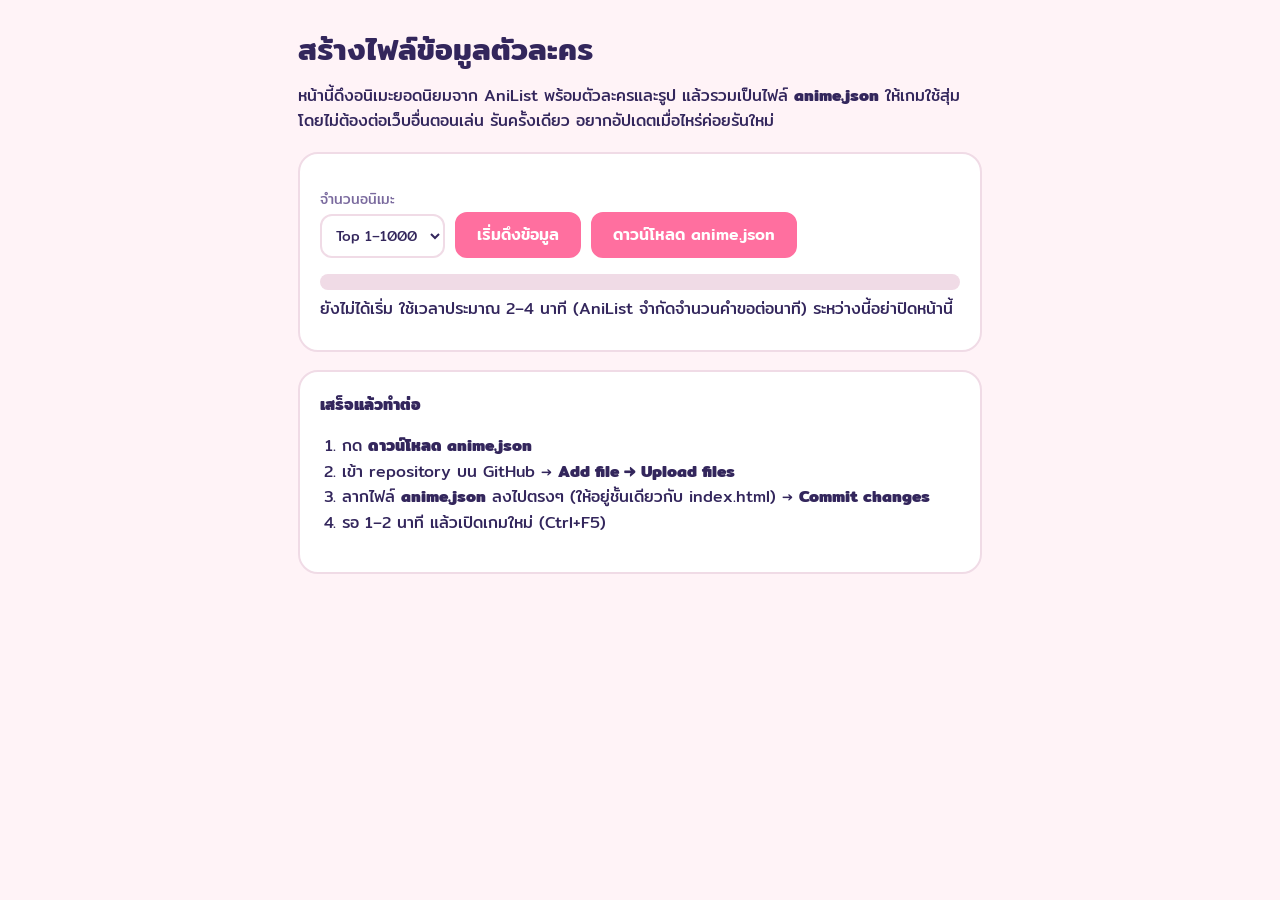
==== tools/build-data.html @ 7d1bf80f "Add files via upload" ====
<!DOCTYPE html>
<html lang="th">
<head>
<meta charset="utf-8">
<meta name="viewport" content="width=device-width, initial-scale=1">
<title>สร้างไฟล์ข้อมูลตัวละคร</title>
<link rel="stylesheet" href="https://fonts.googleapis.com/css2?family=Mitr:wght@400;500;600&display=swap">
<style>
:root{color-scheme:light dark;--bg:light-dark(#fff3f7,#191329);--panel:light-dark(#fff,#251c3d);--ink:light-dark(#33265c,#f3ecff);--soft:light-dark(#7a6a9e,#b9acd9);--line:light-dark(#f0dbe6,#3a2e5a);--pink:#ff6f9f}
*{box-sizing:border-box}
body{margin:0;background:var(--bg);color:var(--ink);font:16px/1.6 Mitr,system-ui,sans-serif}
main{max-width:720px;margin:0 auto;padding:32px 18px}
h1{font-size:30px;line-height:1.15;margin:0 0 8px;font-weight:600}
.box{background:var(--panel);border:2px solid var(--line);border-radius:20px;padding:20px;margin-top:18px}
label{display:grid;gap:4px;font-size:14px;color:var(--soft)}
select{font:inherit;color:var(--ink);min-height:44px;padding:6px 10px;border-radius:12px;border:2px solid var(--line);background:var(--panel)}
.row{display:flex;gap:10px;flex-wrap:wrap;align-items:end;margin-top:14px}
button,a.btn{font:inherit;font-weight:500;min-height:46px;padding:8px 20px;border-radius:12px;border:2px solid var(--pink);background:var(--pink);color:#fff;cursor:pointer;text-decoration:none;display:inline-flex;align-items:center}
button:disabled{opacity:.45;cursor:not-allowed}
.bar{height:16px;border-radius:99px;background:var(--line);overflow:hidden;margin:16px 0 6px}
.bar i{display:block;height:100%;width:0;background:var(--pink);transition:width .3s}
#log{font-size:14px;color:var(--soft);max-height:220px;overflow:auto;white-space:pre-wrap;margin:8px 0 0}
.ok{color:#2fb877;font-weight:500}.bad{color:#e5566b;font-weight:500}
ol{padding-left:22px}
</style>
</head>
<body>
<main>
  <h1>สร้างไฟล์ข้อมูลตัวละคร</h1>
  <p>หน้านี้ดึงอนิเมะยอดนิยมจาก AniList พร้อมตัวละครและรูป แล้วรวมเป็นไฟล์ <b>anime.json</b> ให้เกมใช้สุ่มโดยไม่ต้องต่อเว็บอื่นตอนเล่น รันครั้งเดียว อยากอัปเดตเมื่อไหร่ค่อยรันใหม่</p>

  <div class="box">
    <div class="row">
      <label>จำนวนอนิเมะ
        <select id="count"><option value="1000" selected>Top 1–1000</option><option value="500">Top 1–500</option><option value="200">Top 1–200</option></select>
      </label>
      <button id="go">เริ่มดึงข้อมูล</button>
      <a id="dl" class="btn" hidden>ดาวน์โหลด anime.json</a>
    </div>
    <div class="bar"><i id="bar"></i></div>
    <div id="status">ยังไม่ได้เริ่ม ใช้เวลาประมาณ 2–4 นาที (AniList จำกัดจำนวนคำขอต่อนาที) ระหว่างนี้อย่าปิดหน้านี้</div>
    <pre id="log"></pre>
  </div>

  <div class="box">
    <b>เสร็จแล้วทำต่อ</b>
    <ol>
      <li>กด <b>ดาวน์โหลด anime.json</b></li>
      <li>เข้า repository บน GitHub → <b>Add file → Upload files</b></li>
      <li>ลากไฟล์ <b>anime.json</b> ลงไปตรงๆ (ให้อยู่ชั้นเดียวกับ index.html) → <b>Commit changes</b></li>
      <li>รอ 1–2 นาที แล้วเปิดเกมใหม่ (Ctrl+F5)</li>
    </ol>
  </div>
</main>
<script>
{
const API = 'https://graphql.anilist.co';
const Q = `query($page:Int,$per:Int,$cper:Int){Page(page:$page,perPage:$per){pageInfo{hasNextPage}
 media(type:ANIME,sort:POPULARITY_DESC,isAdult:false){id idMal title{romaji english}
 characters(perPage:$cper,sort:[ROLE,FAVOURITES_DESC]){edges{role node{id name{full alternative} image{large}}}}}}}`;
const $ = s => document.querySelector(s);
const sleep = ms => new Promise(r => setTimeout(r, ms));
const log = (m, cls) => { const d = document.createElement('div'); d.textContent = m; if (cls) d.className = cls; $('#log').prepend(d); };
let gap = 2200, last = 0;

async function gql(vars) {
  for (let attempt = 0; attempt < 8; attempt++) {
    const w = last + gap - Date.now(); if (w > 0) await sleep(w);
    last = Date.now();
    let res;
    try {
      res = await fetch(API, { method: 'POST', headers: { 'Content-Type': 'application/json', Accept: 'application/json' }, body: JSON.stringify({ query: Q, variables: vars }) });
    } catch (e) { log('เชื่อมต่อไม่ได้ ลองใหม่…'); await sleep(3000 * (attempt + 1)); continue; }
    if (res.status === 429) {
      const ra = +res.headers.get('Retry-After') || 60;
      $('#status').textContent = `AniList ขอให้รอ ${ra} วินาที (ปกติ ไม่ต้องทำอะไร)…`;
      gap = Math.min(gap + 500, 4000);
      await sleep(ra * 1000 + 500); continue;
    }
    const j = await res.json().catch(() => null);
    if (j && j.data && j.data.Page) return j.data.Page;
    const msg = j?.errors?.map(e => e.message).join(', ') || ('HTTP ' + res.status);
    if (/complex/i.test(msg)) throw Object.assign(new Error(msg), { complexity: true });
    log('ผิดพลาด: ' + msg + ' ลองใหม่…'); await sleep(3000 * (attempt + 1));
  }
  throw new Error('AniList ไม่ตอบกลับ ลองกดเริ่มใหม่อีกครั้งภายหลัง');
}

$('#go').addEventListener('click', async () => {
  const want = +$('#count').value;
  $('#go').disabled = true; $('#dl').hidden = true; $('#log').textContent = '';
  const anime = [], seenChar = new Set();
  let page = 1, per = 50, cper = 12, skipped = 0;
  try {
    while (anime.length < want) {
      $('#status').textContent = `กำลังดึงหน้า ${page}… ได้แล้ว ${anime.length}/${want} เรื่อง`;
      let P;
      try { P = await gql({ page, per, cper }); }
      catch (e) {
        if (e.complexity && per > 10) { const first = (page - 1) * per; per = Math.floor(per / 2); page = Math.floor(first / per) + 1; log(`ลดขนาดคำขอเหลือ ${per} เรื่องต่อหน้า`); continue; }
        throw e;
      }
      for (const m of P.media || []) {
        if (anime.length >= want) break;
        const cast = [];
        for (const e of m.characters?.edges || []) {
          const n = e.node; if (!n?.id) continue;
          const img = n.image?.large || '';
          if (!img || /default\.jpg/.test(img)) continue;
          const alt = (n.name?.alternative || []).filter(Boolean).slice(0, 3);
          cast.push([n.id, n.name?.full || '', img, e.role === 'MAIN' ? 1 : 0, alt]);
        }
        const main = cast.filter(c => c[3]);
        if (!main.length) { skipped++; continue; }
        // Skip sequels/spin-offs whose main cast is already in the list (e.g. "Season 2").
        const repeat = main.filter(c => seenChar.has(c[0])).length;
        if (repeat / main.length >= 0.5) { skipped++; continue; }
        cast.forEach(c => seenChar.add(c[0]));
        anime.push({ id: m.id, mal: m.idMal || null, t: m.title?.english || m.title?.romaji || '?', c: cast });
      }
      $('#bar').style.width = Math.round(anime.length / want * 100) + '%';
      log(`หน้า ${page}: รวม ${anime.length} เรื่อง (ข้ามภาคต่อ/ไม่มีตัวละคร ${skipped})`);
      if (!P.pageInfo?.hasNextPage) break;
      page++;
    }
    const data = { v: 1, source: 'AniList', sort: 'POPULARITY_DESC', built: new Date().toISOString().slice(0, 10), anime };
    const blob = new Blob([JSON.stringify(data)], { type: 'application/json' });
    const a = $('#dl'); a.href = URL.createObjectURL(blob); a.download = 'anime.json'; a.hidden = false;
    const chars = anime.reduce((s, a) => s + a.c.length, 0);
    $('#status').innerHTML = `<span class="ok">เสร็จแล้ว! ${anime.length} เรื่อง ตัวละคร ${chars} ตัว (${(blob.size / 1048576).toFixed(1)} MB)</span> กดดาวน์โหลดได้เลย`;
    $('#bar').style.width = '100%';
  } catch (e) {
    $('#status').innerHTML = ''; const s = document.createElement('span'); s.className = 'bad'; s.textContent = e.message; $('#status').append(s);
  }
  $('#go').disabled = false;
});
}
</script>
</body>
</html>
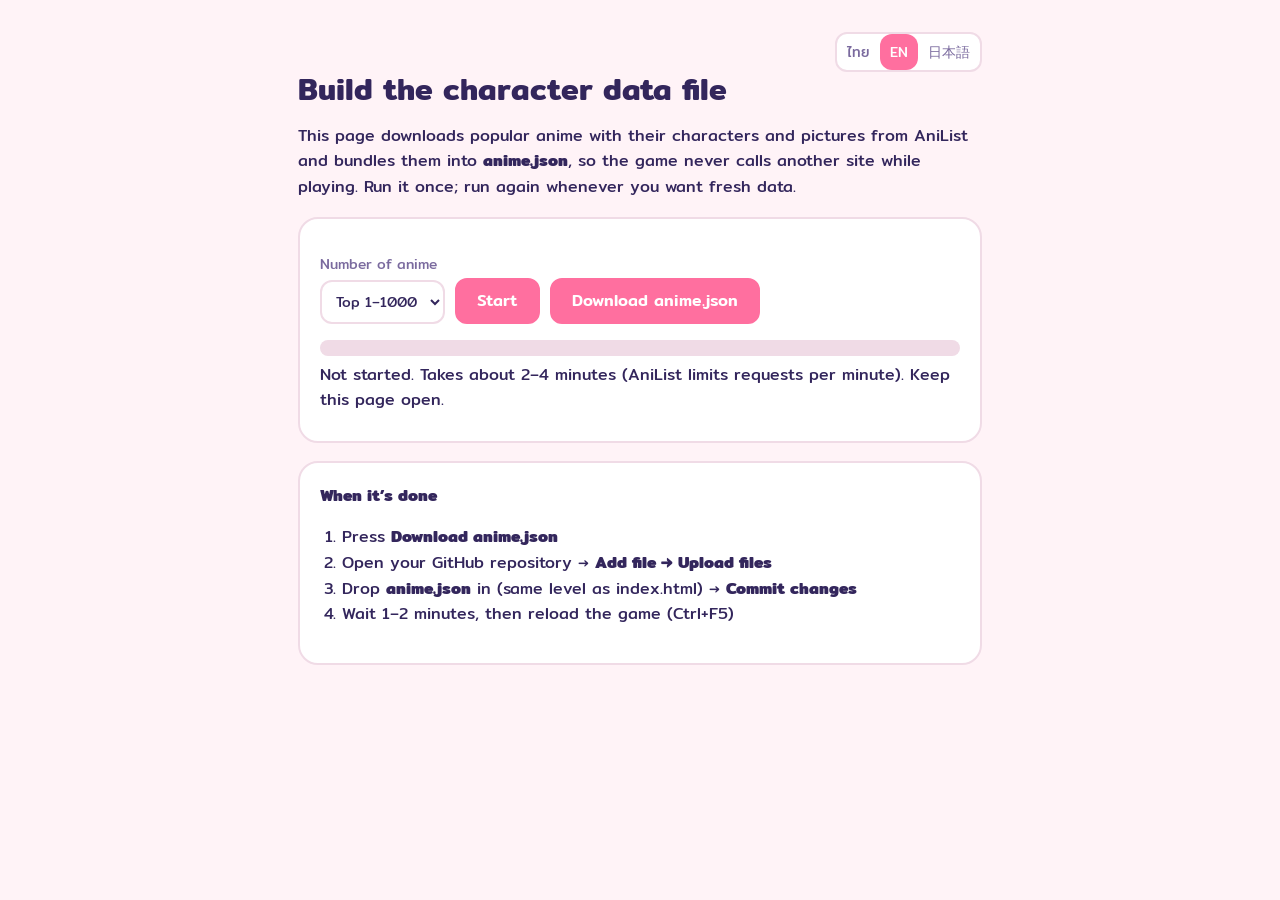
==== commit 1f665125: "Add files via upload" ====
--- a/tools/build-data.html
+++ b/tools/build-data.html
@@ -1,10 +1,10 @@
 <!DOCTYPE html>
-<html lang="th">
+<html lang="en">
 <head>
 <meta charset="utf-8">
 <meta name="viewport" content="width=device-width, initial-scale=1">
-<title>สร้างไฟล์ข้อมูลตัวละคร</title>
-<link rel="stylesheet" href="https://fonts.googleapis.com/css2?family=Mitr:wght@400;500;600&display=swap">
+<title>Build anime.json</title>
+<link rel="stylesheet" href="https://fonts.googleapis.com/css2?family=Mitr:wght@400;500;600&family=M+PLUS+Rounded+1c:wght@400;500;700&display=swap">
 <style>
 :root{color-scheme:light dark;--bg:light-dark(#fff3f7,#191329);--panel:light-dark(#fff,#251c3d);--ink:light-dark(#33265c,#f3ecff);--soft:light-dark(#7a6a9e,#b9acd9);--line:light-dark(#f0dbe6,#3a2e5a);--pink:#ff6f9f}
 *{box-sizing:border-box}
@@ -22,37 +22,39 @@
 #log{font-size:14px;color:var(--soft);max-height:220px;overflow:auto;white-space:pre-wrap;margin:8px 0 0}
 .ok{color:#2fb877;font-weight:500}.bad{color:#e5566b;font-weight:500}
 ol{padding-left:22px}
+.top{display:flex;justify-content:flex-end}.langs{display:flex;border:2px solid var(--line);border-radius:12px;overflow:hidden;background:var(--panel)}.langs button{border:0;background:none;min-height:36px;padding:2px 10px;font:inherit;font-size:14px;color:var(--soft);cursor:pointer}.langs button[aria-pressed=true]{background:var(--pink);color:#fff}
+html[lang=ja] body{font-family:"M PLUS Rounded 1c",Mitr,system-ui,sans-serif}
 </style>
 </head>
 <body>
 <main>
-  <h1>สร้างไฟล์ข้อมูลตัวละคร</h1>
-  <p>หน้านี้ดึงอนิเมะยอดนิยมจาก AniList พร้อมตัวละครและรูป แล้วรวมเป็นไฟล์ <b>anime.json</b> ให้เกมใช้สุ่มโดยไม่ต้องต่อเว็บอื่นตอนเล่น รันครั้งเดียว อยากอัปเดตเมื่อไหร่ค่อยรันใหม่</p>
+  <div class="top"><div id="langs" class="langs"></div></div>
+  <h1 data-i18n="b_title"></h1>
+  <p data-i18n-html="b_intro"></p>
 
   <div class="box">
     <div class="row">
-      <label>จำนวนอนิเมะ
+      <label><span data-i18n="b_count"></span>
         <select id="count"><option value="1000" selected>Top 1–1000</option><option value="500">Top 1–500</option><option value="200">Top 1–200</option></select>
       </label>
-      <button id="go">เริ่มดึงข้อมูล</button>
-      <a id="dl" class="btn" hidden>ดาวน์โหลด anime.json</a>
+      <button id="go" data-i18n="b_go"></button>
+      <a id="dl" class="btn" hidden data-i18n="b_dl"></a>
     </div>
     <div class="bar"><i id="bar"></i></div>
-    <div id="status">ยังไม่ได้เริ่ม ใช้เวลาประมาณ 2–4 นาที (AniList จำกัดจำนวนคำขอต่อนาที) ระหว่างนี้อย่าปิดหน้านี้</div>
+    <div id="status" data-i18n="b_idle"></div>
     <pre id="log"></pre>
   </div>
 
   <div class="box">
-    <b>เสร็จแล้วทำต่อ</b>
-    <ol>
-      <li>กด <b>ดาวน์โหลด anime.json</b></li>
-      <li>เข้า repository บน GitHub → <b>Add file → Upload files</b></li>
-      <li>ลากไฟล์ <b>anime.json</b> ลงไปตรงๆ (ให้อยู่ชั้นเดียวกับ index.html) → <b>Commit changes</b></li>
-      <li>รอ 1–2 นาที แล้วเปิดเกมใหม่ (Ctrl+F5)</li>
-    </ol>
+    <b data-i18n="b_next"></b>
+    <ol><li data-i18n-html="b_s1"></li><li data-i18n-html="b_s2"></li><li data-i18n-html="b_s3"></li><li data-i18n-html="b_s4"></li></ol>
   </div>
 </main>
-<script>
+<script type="module">
+import { t, applyI18n, mountLangButtons, onLang } from '../js/i18n.js';
+mountLangButtons(document.querySelector('#langs')); applyI18n();
+let doneMsg = null; document.title = t('b_title');
+onLang(() => { document.title = t('b_title'); if (doneMsg) document.querySelector('#status').innerHTML = `<span class="ok">${t('b_done', doneMsg)}</span>`; });
 {
 const API = 'https://graphql.anilist.co';
 const Q = `query($page:Int,$per:Int,$cper:Int){Page(page:$page,perPage:$per){pageInfo{hasNextPage}
@@ -70,10 +72,10 @@
     let res;
     try {
       res = await fetch(API, { method: 'POST', headers: { 'Content-Type': 'application/json', Accept: 'application/json' }, body: JSON.stringify({ query: Q, variables: vars }) });
-    } catch (e) { log('เชื่อมต่อไม่ได้ ลองใหม่…'); await sleep(3000 * (attempt + 1)); continue; }
+    } catch (e) { log(t('b_conn')); await sleep(3000 * (attempt + 1)); continue; }
     if (res.status === 429) {
       const ra = +res.headers.get('Retry-After') || 60;
-      $('#status').textContent = `AniList ขอให้รอ ${ra} วินาที (ปกติ ไม่ต้องทำอะไร)…`;
+      $('#status').textContent = t('b_wait', { s: ra });
       gap = Math.min(gap + 500, 4000);
       await sleep(ra * 1000 + 500); continue;
     }
@@ -81,23 +83,23 @@
     if (j && j.data && j.data.Page) return j.data.Page;
     const msg = j?.errors?.map(e => e.message).join(', ') || ('HTTP ' + res.status);
     if (/complex/i.test(msg)) throw Object.assign(new Error(msg), { complexity: true });
-    log('ผิดพลาด: ' + msg + ' ลองใหม่…'); await sleep(3000 * (attempt + 1));
+    log(t('b_err', { m: msg })); await sleep(3000 * (attempt + 1));
   }
-  throw new Error('AniList ไม่ตอบกลับ ลองกดเริ่มใหม่อีกครั้งภายหลัง');
+  throw new Error(t('b_noreply'));
 }
 
 $('#go').addEventListener('click', async () => {
   const want = +$('#count').value;
-  $('#go').disabled = true; $('#dl').hidden = true; $('#log').textContent = '';
+  $('#go').disabled = true; $('#dl').hidden = true; $('#log').textContent = ''; doneMsg = null;
   const anime = [], seenChar = new Set();
   let page = 1, per = 50, cper = 12, skipped = 0;
   try {
     while (anime.length < want) {
-      $('#status').textContent = `กำลังดึงหน้า ${page}… ได้แล้ว ${anime.length}/${want} เรื่อง`;
+      $('#status').textContent = t('b_page', { p: page, n: anime.length, w: want });
       let P;
       try { P = await gql({ page, per, cper }); }
       catch (e) {
-        if (e.complexity && per > 10) { const first = (page - 1) * per; per = Math.floor(per / 2); page = Math.floor(first / per) + 1; log(`ลดขนาดคำขอเหลือ ${per} เรื่องต่อหน้า`); continue; }
+        if (e.complexity && per > 10) { const first = (page - 1) * per; per = Math.floor(per / 2); page = Math.floor(first / per) + 1; log(t('b_shrink', { n: per })); continue; }
         throw e;
       }
       for (const m of P.media || []) {
@@ -116,10 +118,11 @@
         const repeat = main.filter(c => seenChar.has(c[0])).length;
         if (repeat / main.length >= 0.5) { skipped++; continue; }
         cast.forEach(c => seenChar.add(c[0]));
-        anime.push({ id: m.id, mal: m.idMal || null, t: m.title?.english || m.title?.romaji || '?', c: cast });
+        const t = m.title?.english || m.title?.romaji || '?', r = m.title?.romaji && m.title.romaji !== t ? m.title.romaji : undefined;
+        anime.push({ id: m.id, mal: m.idMal || null, t, r, c: cast });
       }
       $('#bar').style.width = Math.round(anime.length / want * 100) + '%';
-      log(`หน้า ${page}: รวม ${anime.length} เรื่อง (ข้ามภาคต่อ/ไม่มีตัวละคร ${skipped})`);
+      log(t('b_log', { p: page, n: anime.length, s: skipped }));
       if (!P.pageInfo?.hasNextPage) break;
       page++;
     }
@@ -127,7 +130,8 @@
     const blob = new Blob([JSON.stringify(data)], { type: 'application/json' });
     const a = $('#dl'); a.href = URL.createObjectURL(blob); a.download = 'anime.json'; a.hidden = false;
     const chars = anime.reduce((s, a) => s + a.c.length, 0);
-    $('#status').innerHTML = `<span class="ok">เสร็จแล้ว! ${anime.length} เรื่อง ตัวละคร ${chars} ตัว (${(blob.size / 1048576).toFixed(1)} MB)</span> กดดาวน์โหลดได้เลย`;
+    doneMsg = { n: anime.length, c: chars, mb: (blob.size / 1048576).toFixed(1) };
+    $('#status').innerHTML = `<span class="ok">${t('b_done', doneMsg)}</span>`;
     $('#bar').style.width = '100%';
   } catch (e) {
     $('#status').innerHTML = ''; const s = document.createElement('span'); s.className = 'bad'; s.textContent = e.message; $('#status').append(s);
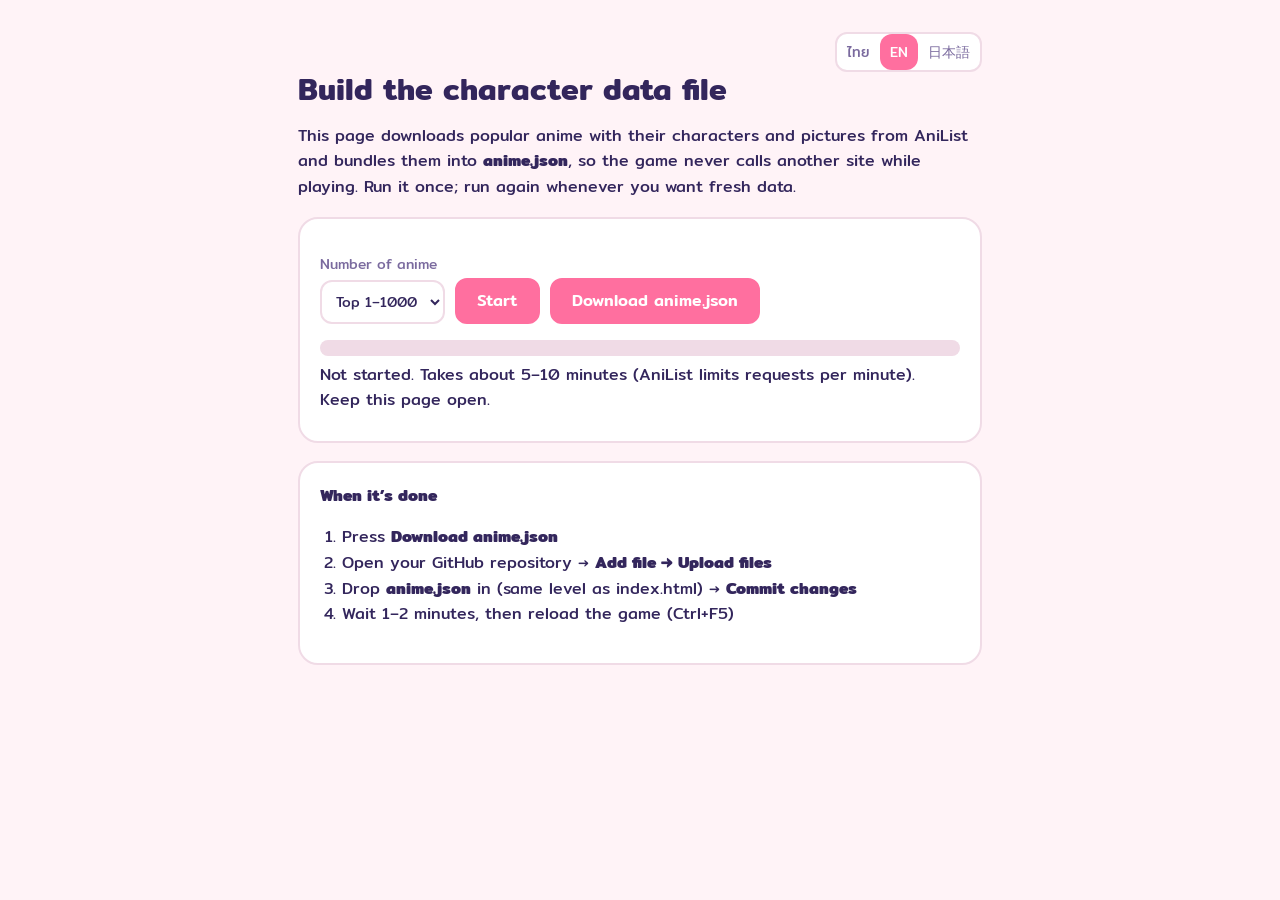
==== commit f7ec8157: "Add files via upload" ====
--- a/tools/build-data.html
+++ b/tools/build-data.html
@@ -51,15 +51,19 @@
   </div>
 </main>
 <script type="module">
-import { t, applyI18n, mountLangButtons, onLang } from '../js/i18n.js';
+import { t, applyI18n, mountLangButtons, onLang } from '../js/i18n.js?v=7';
 mountLangButtons(document.querySelector('#langs')); applyI18n();
 let doneMsg = null; document.title = t('b_title');
 onLang(() => { document.title = t('b_title'); if (doneMsg) document.querySelector('#status').innerHTML = `<span class="ok">${t('b_done', doneMsg)}</span>`; });
 {
 const API = 'https://graphql.anilist.co';
-const Q = `query($page:Int,$per:Int,$cper:Int){Page(page:$page,perPage:$per){pageInfo{hasNextPage}
+const CF = `edges{role node{id name{full alternative} image{large}}}`;
+const Q = `query($page:Int,$per:Int){Page(page:$page,perPage:$per){pageInfo{hasNextPage}
  media(type:ANIME,sort:POPULARITY_DESC,isAdult:false){id idMal title{romaji english}
- characters(perPage:$cper,sort:[ROLE,FAVOURITES_DESC]){edges{role node{id name{full alternative} image{large}}}}}}}`;
+ c1:characters(page:1,perPage:25,sort:[ROLE,FAVOURITES_DESC]){${CF}}
+ c2:characters(page:2,perPage:25,sort:[ROLE,FAVOURITES_DESC]){${CF}}}}}`;
+const IP = 'https://s4.anilist.co/file/anilistcdn/character/large/';
+const MAX_CHARS = 50;
 const $ = s => document.querySelector(s);
 const sleep = ms => new Promise(r => setTimeout(r, ms));
 const log = (m, cls) => { const d = document.createElement('div'); d.textContent = m; if (cls) d.className = cls; $('#log').prepend(d); };
@@ -92,12 +96,12 @@
   const want = +$('#count').value;
   $('#go').disabled = true; $('#dl').hidden = true; $('#log').textContent = ''; doneMsg = null;
   const anime = [], seenChar = new Set();
-  let page = 1, per = 50, cper = 12, skipped = 0;
+  let page = 1, per = 50, skipped = 0;
   try {
     while (anime.length < want) {
       $('#status').textContent = t('b_page', { p: page, n: anime.length, w: want });
       let P;
-      try { P = await gql({ page, per, cper }); }
+      try { P = await gql({ page, per }); }
       catch (e) {
         if (e.complexity && per > 10) { const first = (page - 1) * per; per = Math.floor(per / 2); page = Math.floor(first / per) + 1; log(t('b_shrink', { n: per })); continue; }
         throw e;
@@ -105,13 +109,19 @@
       for (const m of P.media || []) {
         if (anime.length >= want) break;
         const cast = [];
-        for (const e of m.characters?.edges || []) {
-          const n = e.node; if (!n?.id) continue;
-          const img = n.image?.large || '';
+        const seenHere = new Set();
+        for (const e of [...(m.c1?.edges || []), ...(m.c2?.edges || [])]) {
+          const n = e.node; if (!n?.id || seenHere.has(n.id) || cast.length >= MAX_CHARS) continue;
+          let img = n.image?.large || '';
           if (!img || /default\.jpg/.test(img)) continue;
-          const alt = (n.name?.alternative || []).filter(Boolean).slice(0, 3);
-          cast.push([n.id, n.name?.full || '', img, e.role === 'MAIN' ? 1 : 0, alt]);
+          seenHere.add(n.id);
+          if (img.startsWith(IP)) img = img.slice(IP.length);
+          const alt = (n.name?.alternative || []).filter(Boolean).slice(0, 2);
+          const row = [n.id, n.name?.full || '', img, e.role === 'MAIN' ? 1 : 0];
+          if (alt.length) row.push(alt);
+          cast.push(row);
         }
+        cast.sort((x, y) => y[3] - x[3]);
         const main = cast.filter(c => c[3]);
         if (!main.length) { skipped++; continue; }
         // Skip sequels/spin-offs whose main cast is already in the list (e.g. "Season 2").
@@ -126,7 +136,7 @@
       if (!P.pageInfo?.hasNextPage) break;
       page++;
     }
-    const data = { v: 1, source: 'AniList', sort: 'POPULARITY_DESC', built: new Date().toISOString().slice(0, 10), anime };
+    const data = { v: 2, source: 'AniList', sort: 'POPULARITY_DESC', built: new Date().toISOString().slice(0, 10), ip: IP, anime };
     const blob = new Blob([JSON.stringify(data)], { type: 'application/json' });
     const a = $('#dl'); a.href = URL.createObjectURL(blob); a.download = 'anime.json'; a.hidden = false;
     const chars = anime.reduce((s, a) => s + a.c.length, 0);
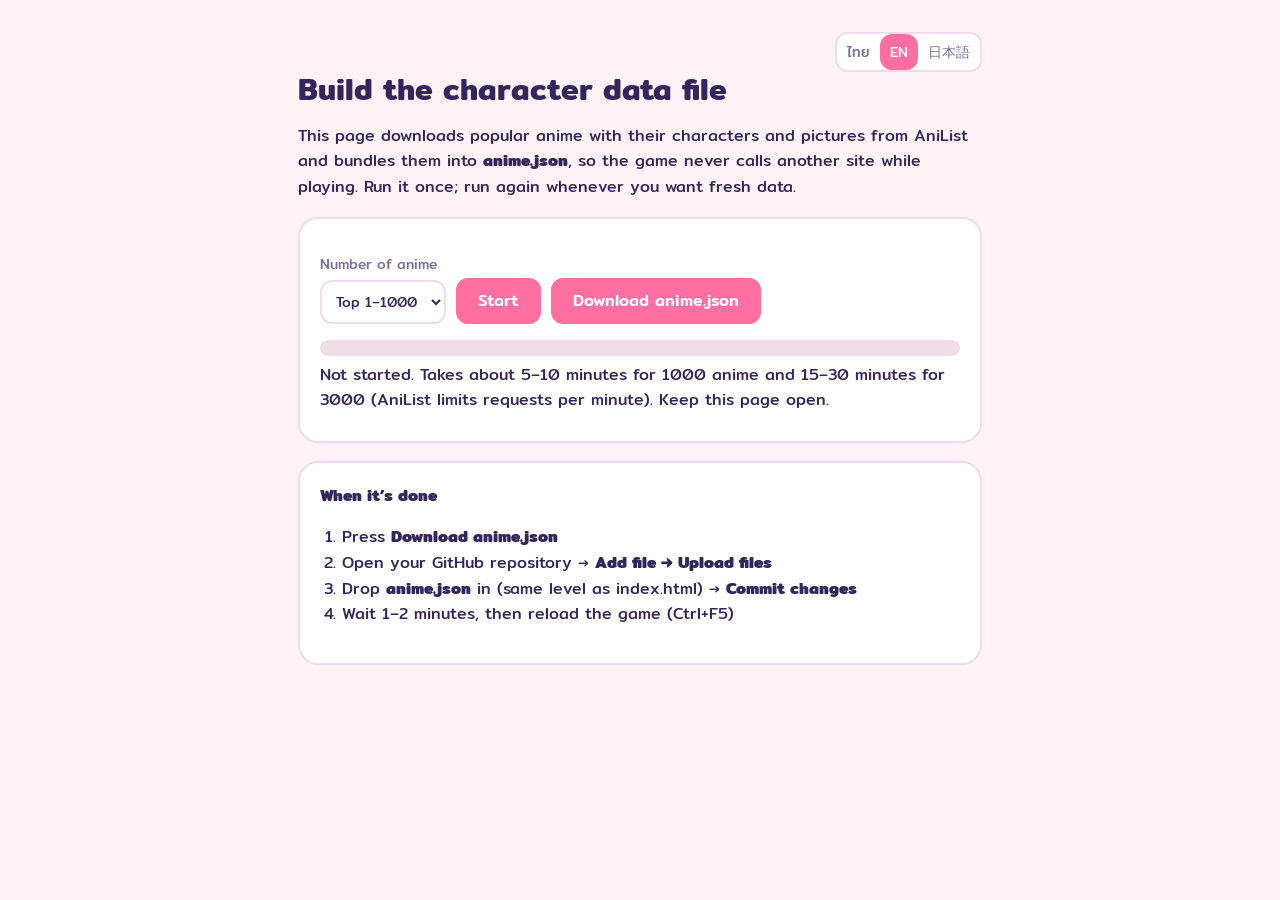
==== commit 8cf40ff6: "Add files via upload" ====
--- a/tools/build-data.html
+++ b/tools/build-data.html
@@ -35,7 +35,7 @@
   <div class="box">
     <div class="row">
       <label><span data-i18n="b_count"></span>
-        <select id="count"><option value="1000" selected>Top 1–1000</option><option value="500">Top 1–500</option><option value="200">Top 1–200</option></select>
+        <select id="count"><option value="3000">Top 1–3000</option><option value="2000">Top 1–2000</option><option value="1000" selected>Top 1–1000</option><option value="500">Top 1–500</option><option value="200">Top 1–200</option></select>
       </label>
       <button id="go" data-i18n="b_go"></button>
       <a id="dl" class="btn" hidden data-i18n="b_dl"></a>
@@ -51,7 +51,7 @@
   </div>
 </main>
 <script type="module">
-import { t, applyI18n, mountLangButtons, onLang } from '../js/i18n.js?v=7';
+import { t, applyI18n, mountLangButtons, onLang } from '../js/i18n.js?v=8';
 mountLangButtons(document.querySelector('#langs')); applyI18n();
 let doneMsg = null; document.title = t('b_title');
 onLang(() => { document.title = t('b_title'); if (doneMsg) document.querySelector('#status').innerHTML = `<span class="ok">${t('b_done', doneMsg)}</span>`; });
@@ -92,6 +92,13 @@
   throw new Error(t('b_noreply'));
 }
 
+function offer(anime) {
+  const data = { v: 2, source: 'AniList', sort: 'POPULARITY_DESC', built: new Date().toISOString().slice(0, 10), ip: IP, anime };
+  const blob = new Blob([JSON.stringify(data)], { type: 'application/json' });
+  const a = $('#dl'); if (a.href) URL.revokeObjectURL(a.href);
+  a.href = URL.createObjectURL(blob); a.download = 'anime.json'; a.hidden = false; a.textContent = t('b_dl');
+  return blob;
+}
 $('#go').addEventListener('click', async () => {
   const want = +$('#count').value;
   $('#go').disabled = true; $('#dl').hidden = true; $('#log').textContent = ''; doneMsg = null;
@@ -136,15 +143,17 @@
       if (!P.pageInfo?.hasNextPage) break;
       page++;
     }
-    const data = { v: 2, source: 'AniList', sort: 'POPULARITY_DESC', built: new Date().toISOString().slice(0, 10), ip: IP, anime };
-    const blob = new Blob([JSON.stringify(data)], { type: 'application/json' });
-    const a = $('#dl'); a.href = URL.createObjectURL(blob); a.download = 'anime.json'; a.hidden = false;
+    const blob = offer(anime);
     const chars = anime.reduce((s, a) => s + a.c.length, 0);
     doneMsg = { n: anime.length, c: chars, mb: (blob.size / 1048576).toFixed(1) };
     $('#status').innerHTML = `<span class="ok">${t('b_done', doneMsg)}</span>`;
     $('#bar').style.width = '100%';
   } catch (e) {
-    $('#status').innerHTML = ''; const s = document.createElement('span'); s.className = 'bad'; s.textContent = e.message; $('#status').append(s);
+    $('#status').innerHTML = ''; const s = document.createElement('span'); s.className = 'bad';
+    // Keep what was already fetched: a long 3000-anime run should not be lost to one late failure.
+    if (anime.length) { offer(anime); $('#dl').textContent = t('b_dlPart', { n: anime.length }); s.textContent = t('b_partial', { m: e.message, n: anime.length }); }
+    else s.textContent = e.message;
+    $('#status').append(s);
   }
   $('#go').disabled = false;
 });
